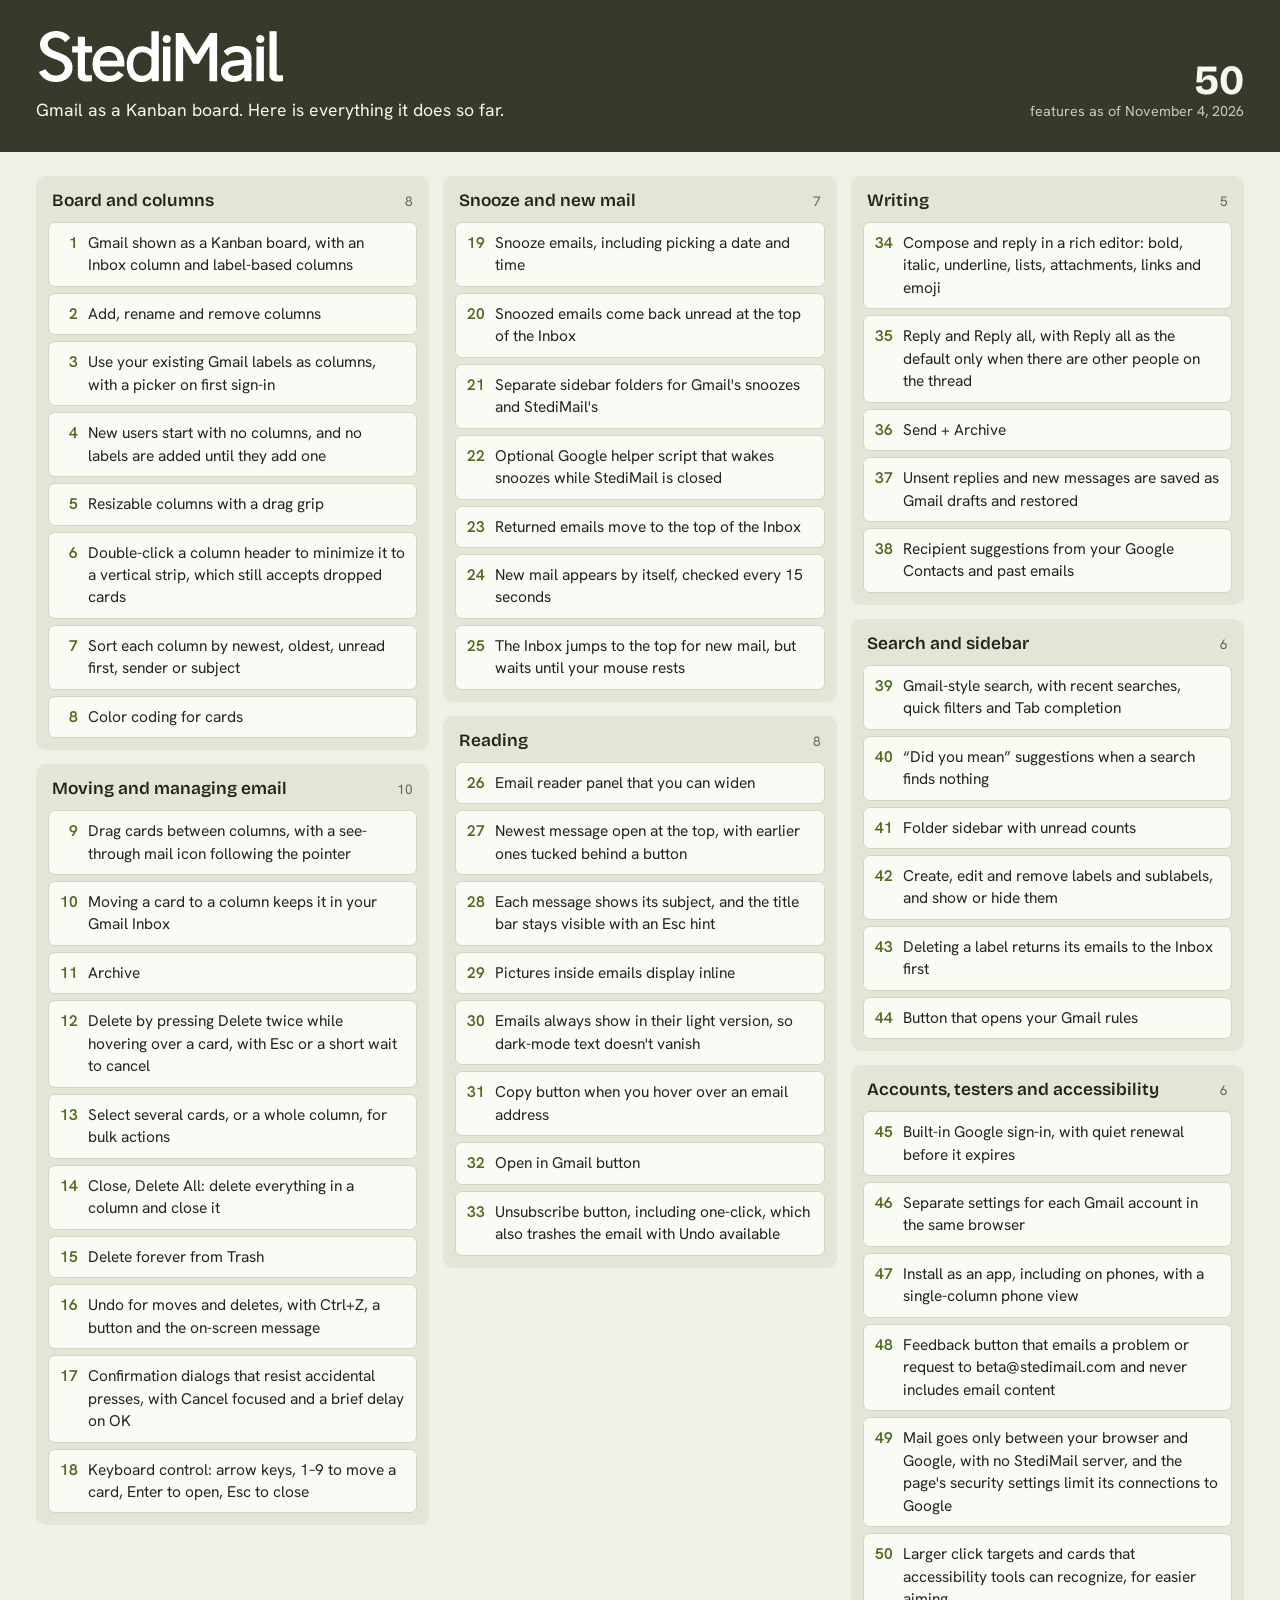
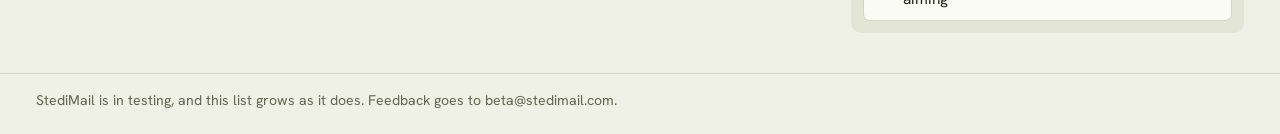
==== home/features/index.html @ 77dd7529 "Add the feature list page at home/features/ Co-Authored-By: Claude Opus 5.5 <noreply@anthropic.com>" ====
<!doctype html>
<html lang="en">
<head>
<meta charset="utf-8">
<meta name="viewport" content="width=device-width, initial-scale=1">
<!-- Keeps search engines out while the site is being built. Remove when this becomes public. -->
<meta name="robots" content="noindex">
<meta name="theme-color" content="#373a2b">
<link rel="icon" href="../../icons/icon.svg" type="image/svg+xml">
<title>StediMail Features</title>
<link rel="preconnect" href="https://fonts.googleapis.com">
<link rel="stylesheet" href="https://fonts.googleapis.com/css2?family=Bricolage+Grotesque:opsz,wght@12..96,600;12..96,700&family=Hanken+Grotesk:wght@400;500;600&display=swap">
<style>
* { box-sizing: border-box; }
body { margin: 0; }
/* Layout: the feature list laid out as the app itself is, a board of columns under its olive top bar. */
:root {
  --bar: #373a2b; --bar-fg: #f6f7ee; --bar-muted: #c9ccb4;
  --bg: #eff0e6; --col: #e3e5d6; --card: #fbfbf5; --fg: #23251b; --muted: #62664f; --line: #d3d6c2; --accent: #4e6a1f;
  --display: "Bricolage Grotesque", "Hanken Grotesk", system-ui, sans-serif; --body: "Hanken Grotesk", system-ui, -apple-system, "Segoe UI", sans-serif;
}
@media (prefers-color-scheme: dark) { :root:not([data-theme="light"]) {
  --bg: #17180f; --col: #202216; --card: #2a2c1f; --fg: #eceddf; --muted: #a9ad94; --line: #3a3d2c; --accent: #b4cf7a; color-scheme: dark
} }
:root[data-theme="dark"] {
  --bg: #17180f; --col: #202216; --card: #2a2c1f; --fg: #eceddf; --muted: #a9ad94; --line: #3a3d2c; --accent: #b4cf7a; color-scheme: dark
}
body { background: var(--bg); color: var(--fg); font: 400 15.5px/1.45 var(--body); }
.wrap { max-width: 1240px; margin: 0 auto; padding-left: max(16px, env(safe-area-inset-left, 0px)); padding-right: max(16px, env(safe-area-inset-right, 0px)); }
.top { background: var(--bar); color: var(--bar-fg); }
.top .wrap { padding-block: 28px 30px; display: flex; flex-wrap: wrap; align-items: flex-end; justify-content: space-between; gap: 16px 40px; }
.logo { display: block; width: min(250px, 62vw); height: auto; }
.top p { margin: 12px 0 0; font-size: 1.1rem; }
.tally { text-align: right; color: var(--bar-muted); font-size: .9rem; }
.tally b { display: block; font: 700 2.6rem/1 var(--display); color: var(--bar-fg); font-variant-numeric: tabular-nums; }
main .wrap { padding-block: 24px 40px; columns: 340px 3; column-gap: 14px; }
.col { break-inside: avoid; background: var(--col); border-radius: 10px; padding: 12px; margin: 0 0 14px; }
.col header { display: flex; align-items: baseline; justify-content: space-between; gap: 12px; padding: 2px 4px 10px; }
h2 { margin: 0; font: 600 1.08rem/1.25 var(--display); text-wrap: balance; }
.count { color: var(--muted); font-size: .85rem; font-variant-numeric: tabular-nums; }
ol { list-style: none; margin: 0; padding: 0; display: grid; gap: 6px; }
li { display: grid; grid-template-columns: 2ch minmax(0, 1fr); gap: 10px; background: var(--card); border: 1px solid var(--line); border-radius: 7px; padding: 9px 11px; }
.num { color: var(--accent); font-weight: 600; text-align: right; font-variant-numeric: tabular-nums; }
footer { border-top: 1px solid var(--line); color: var(--muted); font-size: .88rem; }
footer .wrap { padding-block: 16px 24px; }
@media (max-width: 480px) { .tally { text-align: left; } }
</style>
</head>
<body>
<div class="top"><div class="wrap">
  <div><img class="logo" alt="StediMail" width="1016" height="230" src="[data-uri]">
  <p>Gmail as a Kanban board. Here is everything it does so far.</p></div>
  <div class="tally"><b>50</b>features as of November 4, 2026</div>
</div></div>
<main><div class="wrap">
<section class="col"><header><h2>Board and columns</h2><span class="count">8</span></header><ol start="1"><li><span class="num">1</span><span>Gmail shown as a Kanban board, with an Inbox column and label-based columns</span></li><li><span class="num">2</span><span>Add, rename and remove columns</span></li><li><span class="num">3</span><span>Use your existing Gmail labels as columns, with a picker on first sign-in</span></li><li><span class="num">4</span><span>New users start with no columns, and no labels are added until they add one</span></li><li><span class="num">5</span><span>Resizable columns with a drag grip</span></li><li><span class="num">6</span><span>Double-click a column header to minimize it to a vertical strip, which still accepts dropped cards</span></li><li><span class="num">7</span><span>Sort each column by newest, oldest, unread first, sender or subject</span></li><li><span class="num">8</span><span>Color coding for cards</span></li></ol></section>
<section class="col"><header><h2>Moving and managing email</h2><span class="count">10</span></header><ol start="9"><li><span class="num">9</span><span>Drag cards between columns, with a see-through mail icon following the pointer</span></li><li><span class="num">10</span><span>Moving a card to a column keeps it in your Gmail Inbox</span></li><li><span class="num">11</span><span>Archive</span></li><li><span class="num">12</span><span>Delete by pressing Delete twice while hovering over a card, with Esc or a short wait to cancel</span></li><li><span class="num">13</span><span>Select several cards, or a whole column, for bulk actions</span></li><li><span class="num">14</span><span>Close, Delete All: delete everything in a column and close it</span></li><li><span class="num">15</span><span>Delete forever from Trash</span></li><li><span class="num">16</span><span>Undo for moves and deletes, with Ctrl+Z, a button and the on-screen message</span></li><li><span class="num">17</span><span>Confirmation dialogs that resist accidental presses, with Cancel focused and a brief delay on OK</span></li><li><span class="num">18</span><span>Keyboard control: arrow keys, 1–9 to move a card, Enter to open, Esc to close</span></li></ol></section>
<section class="col"><header><h2>Snooze and new mail</h2><span class="count">7</span></header><ol start="19"><li><span class="num">19</span><span>Snooze emails, including picking a date and time</span></li><li><span class="num">20</span><span>Snoozed emails come back unread at the top of the Inbox</span></li><li><span class="num">21</span><span>Separate sidebar folders for Gmail's snoozes and StediMail's</span></li><li><span class="num">22</span><span>Optional Google helper script that wakes snoozes while StediMail is closed</span></li><li><span class="num">23</span><span>Returned emails move to the top of the Inbox</span></li><li><span class="num">24</span><span>New mail appears by itself, checked every 15 seconds</span></li><li><span class="num">25</span><span>The Inbox jumps to the top for new mail, but waits until your mouse rests</span></li></ol></section>
<section class="col"><header><h2>Reading</h2><span class="count">8</span></header><ol start="26"><li><span class="num">26</span><span>Email reader panel that you can widen</span></li><li><span class="num">27</span><span>Newest message open at the top, with earlier ones tucked behind a button</span></li><li><span class="num">28</span><span>Each message shows its subject, and the title bar stays visible with an Esc hint</span></li><li><span class="num">29</span><span>Pictures inside emails display inline</span></li><li><span class="num">30</span><span>Emails always show in their light version, so dark-mode text doesn't vanish</span></li><li><span class="num">31</span><span>Copy button when you hover over an email address</span></li><li><span class="num">32</span><span>Open in Gmail button</span></li><li><span class="num">33</span><span>Unsubscribe button, including one-click, which also trashes the email with Undo available</span></li></ol></section>
<section class="col"><header><h2>Writing</h2><span class="count">5</span></header><ol start="34"><li><span class="num">34</span><span>Compose and reply in a rich editor: bold, italic, underline, lists, attachments, links and emoji</span></li><li><span class="num">35</span><span>Reply and Reply all, with Reply all as the default only when there are other people on the thread</span></li><li><span class="num">36</span><span>Send + Archive</span></li><li><span class="num">37</span><span>Unsent replies and new messages are saved as Gmail drafts and restored</span></li><li><span class="num">38</span><span>Recipient suggestions from your Google Contacts and past emails</span></li></ol></section>
<section class="col"><header><h2>Search and sidebar</h2><span class="count">6</span></header><ol start="39"><li><span class="num">39</span><span>Gmail-style search, with recent searches, quick filters and Tab completion</span></li><li><span class="num">40</span><span>“Did you mean” suggestions when a search finds nothing</span></li><li><span class="num">41</span><span>Folder sidebar with unread counts</span></li><li><span class="num">42</span><span>Create, edit and remove labels and sublabels, and show or hide them</span></li><li><span class="num">43</span><span>Deleting a label returns its emails to the Inbox first</span></li><li><span class="num">44</span><span>Button that opens your Gmail rules</span></li></ol></section>
<section class="col"><header><h2>Accounts, testers and accessibility</h2><span class="count">6</span></header><ol start="45"><li><span class="num">45</span><span>Built-in Google sign-in, with quiet renewal before it expires</span></li><li><span class="num">46</span><span>Separate settings for each Gmail account in the same browser</span></li><li><span class="num">47</span><span>Install as an app, including on phones, with a single-column phone view</span></li><li><span class="num">48</span><span>Feedback button that emails a problem or request to beta@stedimail.com and never includes email content</span></li><li><span class="num">49</span><span>Mail goes only between your browser and Google, with no StediMail server, and the page's security settings limit its connections to Google</span></li><li><span class="num">50</span><span>Larger click targets and cards that accessibility tools can recognize, for easier aiming</span></li></ol></section>
</div></main>
<footer><div class="wrap">StediMail is in testing, and this list grows as it does. Feedback goes to beta@stedimail.com.</div></footer>
</body>
</html>
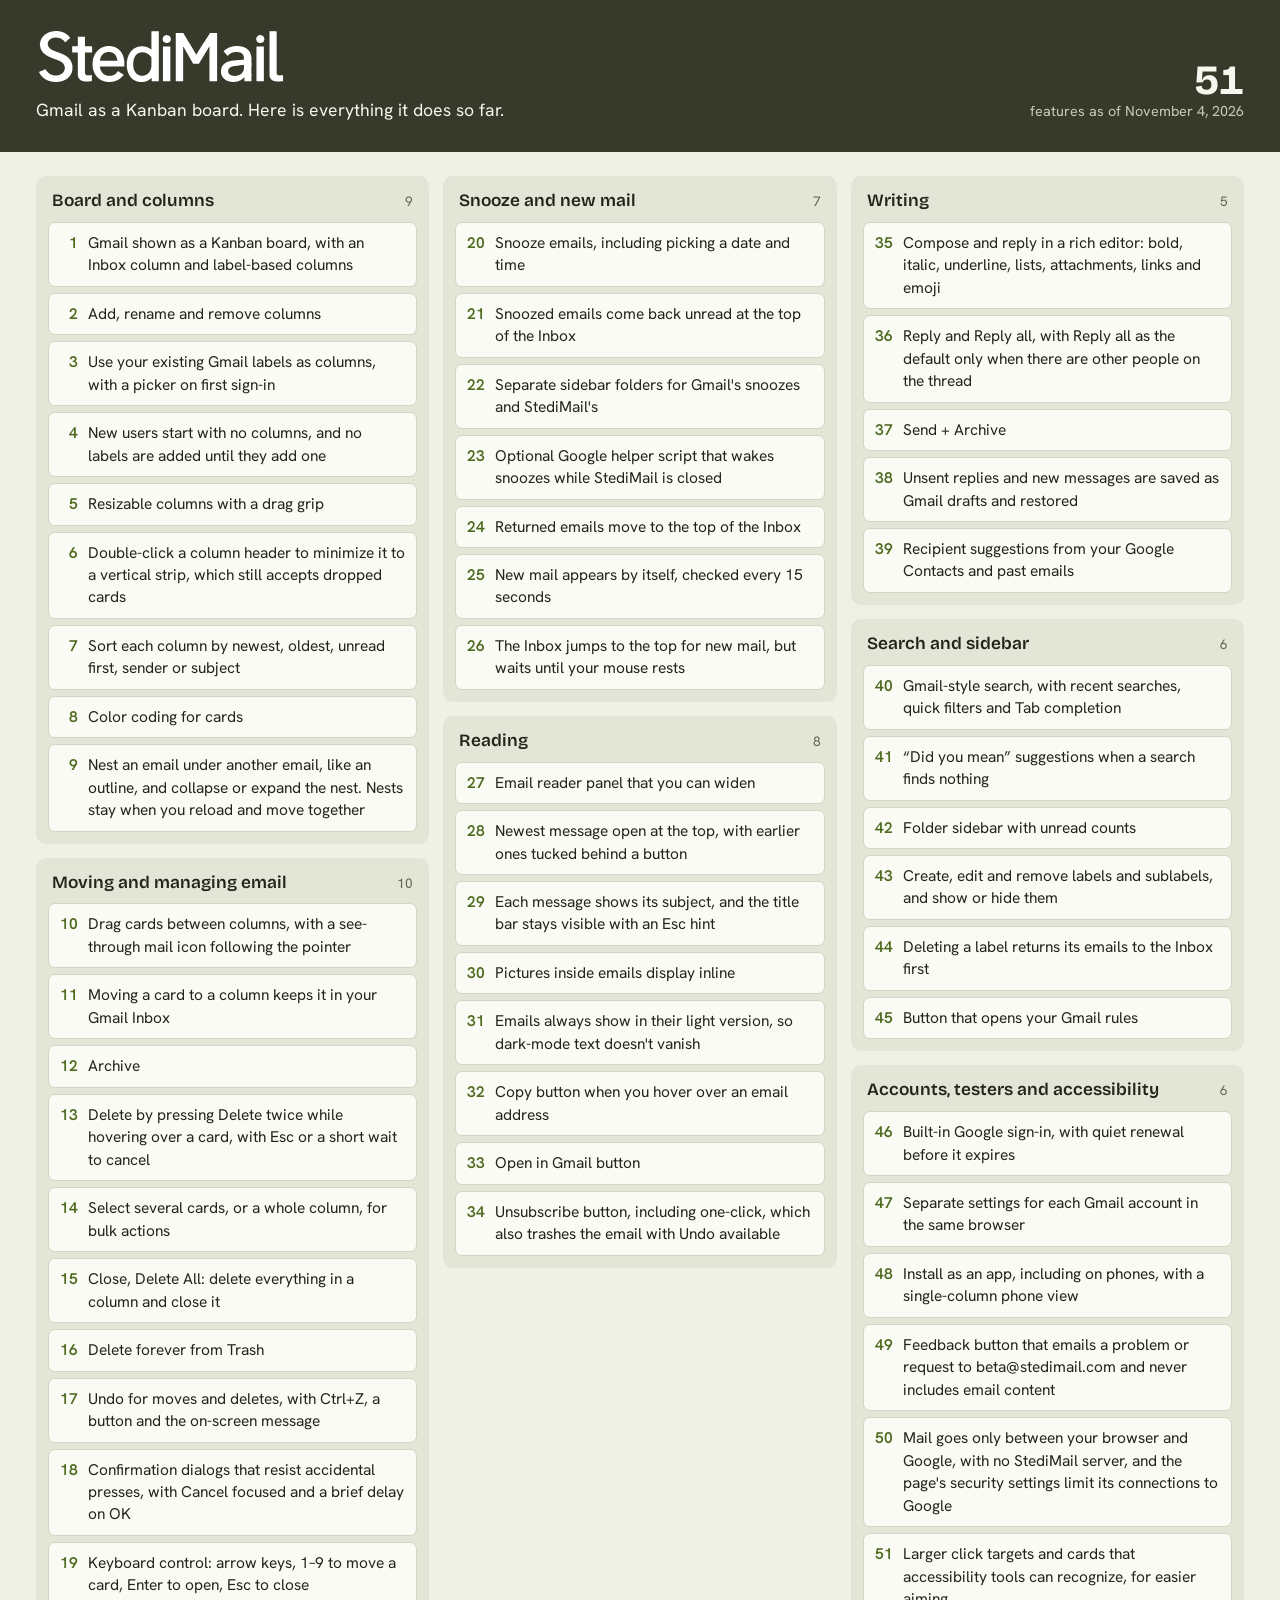
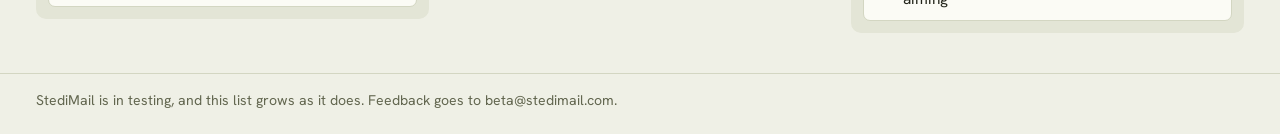
==== commit 53a750a0: "Add nesting to the feature list Co-Authored-By: Claude Opus 5.5 <noreply@anthropic.com>" ====
--- a/home/features/index.html
+++ b/home/features/index.html
@@ -50,16 +50,16 @@
 <div class="top"><div class="wrap">
   <div><img class="logo" alt="StediMail" width="1016" height="230" src="[data-uri]">
   <p>Gmail as a Kanban board. Here is everything it does so far.</p></div>
-  <div class="tally"><b>50</b>features as of November 4, 2026</div>
+  <div class="tally"><b>51</b>features as of November 4, 2026</div>
 </div></div>
 <main><div class="wrap">
-<section class="col"><header><h2>Board and columns</h2><span class="count">8</span></header><ol start="1"><li><span class="num">1</span><span>Gmail shown as a Kanban board, with an Inbox column and label-based columns</span></li><li><span class="num">2</span><span>Add, rename and remove columns</span></li><li><span class="num">3</span><span>Use your existing Gmail labels as columns, with a picker on first sign-in</span></li><li><span class="num">4</span><span>New users start with no columns, and no labels are added until they add one</span></li><li><span class="num">5</span><span>Resizable columns with a drag grip</span></li><li><span class="num">6</span><span>Double-click a column header to minimize it to a vertical strip, which still accepts dropped cards</span></li><li><span class="num">7</span><span>Sort each column by newest, oldest, unread first, sender or subject</span></li><li><span class="num">8</span><span>Color coding for cards</span></li></ol></section>
-<section class="col"><header><h2>Moving and managing email</h2><span class="count">10</span></header><ol start="9"><li><span class="num">9</span><span>Drag cards between columns, with a see-through mail icon following the pointer</span></li><li><span class="num">10</span><span>Moving a card to a column keeps it in your Gmail Inbox</span></li><li><span class="num">11</span><span>Archive</span></li><li><span class="num">12</span><span>Delete by pressing Delete twice while hovering over a card, with Esc or a short wait to cancel</span></li><li><span class="num">13</span><span>Select several cards, or a whole column, for bulk actions</span></li><li><span class="num">14</span><span>Close, Delete All: delete everything in a column and close it</span></li><li><span class="num">15</span><span>Delete forever from Trash</span></li><li><span class="num">16</span><span>Undo for moves and deletes, with Ctrl+Z, a button and the on-screen message</span></li><li><span class="num">17</span><span>Confirmation dialogs that resist accidental presses, with Cancel focused and a brief delay on OK</span></li><li><span class="num">18</span><span>Keyboard control: arrow keys, 1–9 to move a card, Enter to open, Esc to close</span></li></ol></section>
-<section class="col"><header><h2>Snooze and new mail</h2><span class="count">7</span></header><ol start="19"><li><span class="num">19</span><span>Snooze emails, including picking a date and time</span></li><li><span class="num">20</span><span>Snoozed emails come back unread at the top of the Inbox</span></li><li><span class="num">21</span><span>Separate sidebar folders for Gmail's snoozes and StediMail's</span></li><li><span class="num">22</span><span>Optional Google helper script that wakes snoozes while StediMail is closed</span></li><li><span class="num">23</span><span>Returned emails move to the top of the Inbox</span></li><li><span class="num">24</span><span>New mail appears by itself, checked every 15 seconds</span></li><li><span class="num">25</span><span>The Inbox jumps to the top for new mail, but waits until your mouse rests</span></li></ol></section>
-<section class="col"><header><h2>Reading</h2><span class="count">8</span></header><ol start="26"><li><span class="num">26</span><span>Email reader panel that you can widen</span></li><li><span class="num">27</span><span>Newest message open at the top, with earlier ones tucked behind a button</span></li><li><span class="num">28</span><span>Each message shows its subject, and the title bar stays visible with an Esc hint</span></li><li><span class="num">29</span><span>Pictures inside emails display inline</span></li><li><span class="num">30</span><span>Emails always show in their light version, so dark-mode text doesn't vanish</span></li><li><span class="num">31</span><span>Copy button when you hover over an email address</span></li><li><span class="num">32</span><span>Open in Gmail button</span></li><li><span class="num">33</span><span>Unsubscribe button, including one-click, which also trashes the email with Undo available</span></li></ol></section>
-<section class="col"><header><h2>Writing</h2><span class="count">5</span></header><ol start="34"><li><span class="num">34</span><span>Compose and reply in a rich editor: bold, italic, underline, lists, attachments, links and emoji</span></li><li><span class="num">35</span><span>Reply and Reply all, with Reply all as the default only when there are other people on the thread</span></li><li><span class="num">36</span><span>Send + Archive</span></li><li><span class="num">37</span><span>Unsent replies and new messages are saved as Gmail drafts and restored</span></li><li><span class="num">38</span><span>Recipient suggestions from your Google Contacts and past emails</span></li></ol></section>
-<section class="col"><header><h2>Search and sidebar</h2><span class="count">6</span></header><ol start="39"><li><span class="num">39</span><span>Gmail-style search, with recent searches, quick filters and Tab completion</span></li><li><span class="num">40</span><span>“Did you mean” suggestions when a search finds nothing</span></li><li><span class="num">41</span><span>Folder sidebar with unread counts</span></li><li><span class="num">42</span><span>Create, edit and remove labels and sublabels, and show or hide them</span></li><li><span class="num">43</span><span>Deleting a label returns its emails to the Inbox first</span></li><li><span class="num">44</span><span>Button that opens your Gmail rules</span></li></ol></section>
-<section class="col"><header><h2>Accounts, testers and accessibility</h2><span class="count">6</span></header><ol start="45"><li><span class="num">45</span><span>Built-in Google sign-in, with quiet renewal before it expires</span></li><li><span class="num">46</span><span>Separate settings for each Gmail account in the same browser</span></li><li><span class="num">47</span><span>Install as an app, including on phones, with a single-column phone view</span></li><li><span class="num">48</span><span>Feedback button that emails a problem or request to beta@stedimail.com and never includes email content</span></li><li><span class="num">49</span><span>Mail goes only between your browser and Google, with no StediMail server, and the page's security settings limit its connections to Google</span></li><li><span class="num">50</span><span>Larger click targets and cards that accessibility tools can recognize, for easier aiming</span></li></ol></section>
+<section class="col"><header><h2>Board and columns</h2><span class="count">9</span></header><ol start="1"><li><span class="num">1</span><span>Gmail shown as a Kanban board, with an Inbox column and label-based columns</span></li><li><span class="num">2</span><span>Add, rename and remove columns</span></li><li><span class="num">3</span><span>Use your existing Gmail labels as columns, with a picker on first sign-in</span></li><li><span class="num">4</span><span>New users start with no columns, and no labels are added until they add one</span></li><li><span class="num">5</span><span>Resizable columns with a drag grip</span></li><li><span class="num">6</span><span>Double-click a column header to minimize it to a vertical strip, which still accepts dropped cards</span></li><li><span class="num">7</span><span>Sort each column by newest, oldest, unread first, sender or subject</span></li><li><span class="num">8</span><span>Color coding for cards</span></li><li><span class="num">9</span><span>Nest an email under another email, like an outline, and collapse or expand the nest. Nests stay when you reload and move together</span></li></ol></section>
+<section class="col"><header><h2>Moving and managing email</h2><span class="count">10</span></header><ol start="10"><li><span class="num">10</span><span>Drag cards between columns, with a see-through mail icon following the pointer</span></li><li><span class="num">11</span><span>Moving a card to a column keeps it in your Gmail Inbox</span></li><li><span class="num">12</span><span>Archive</span></li><li><span class="num">13</span><span>Delete by pressing Delete twice while hovering over a card, with Esc or a short wait to cancel</span></li><li><span class="num">14</span><span>Select several cards, or a whole column, for bulk actions</span></li><li><span class="num">15</span><span>Close, Delete All: delete everything in a column and close it</span></li><li><span class="num">16</span><span>Delete forever from Trash</span></li><li><span class="num">17</span><span>Undo for moves and deletes, with Ctrl+Z, a button and the on-screen message</span></li><li><span class="num">18</span><span>Confirmation dialogs that resist accidental presses, with Cancel focused and a brief delay on OK</span></li><li><span class="num">19</span><span>Keyboard control: arrow keys, 1–9 to move a card, Enter to open, Esc to close</span></li></ol></section>
+<section class="col"><header><h2>Snooze and new mail</h2><span class="count">7</span></header><ol start="20"><li><span class="num">20</span><span>Snooze emails, including picking a date and time</span></li><li><span class="num">21</span><span>Snoozed emails come back unread at the top of the Inbox</span></li><li><span class="num">22</span><span>Separate sidebar folders for Gmail's snoozes and StediMail's</span></li><li><span class="num">23</span><span>Optional Google helper script that wakes snoozes while StediMail is closed</span></li><li><span class="num">24</span><span>Returned emails move to the top of the Inbox</span></li><li><span class="num">25</span><span>New mail appears by itself, checked every 15 seconds</span></li><li><span class="num">26</span><span>The Inbox jumps to the top for new mail, but waits until your mouse rests</span></li></ol></section>
+<section class="col"><header><h2>Reading</h2><span class="count">8</span></header><ol start="27"><li><span class="num">27</span><span>Email reader panel that you can widen</span></li><li><span class="num">28</span><span>Newest message open at the top, with earlier ones tucked behind a button</span></li><li><span class="num">29</span><span>Each message shows its subject, and the title bar stays visible with an Esc hint</span></li><li><span class="num">30</span><span>Pictures inside emails display inline</span></li><li><span class="num">31</span><span>Emails always show in their light version, so dark-mode text doesn't vanish</span></li><li><span class="num">32</span><span>Copy button when you hover over an email address</span></li><li><span class="num">33</span><span>Open in Gmail button</span></li><li><span class="num">34</span><span>Unsubscribe button, including one-click, which also trashes the email with Undo available</span></li></ol></section>
+<section class="col"><header><h2>Writing</h2><span class="count">5</span></header><ol start="35"><li><span class="num">35</span><span>Compose and reply in a rich editor: bold, italic, underline, lists, attachments, links and emoji</span></li><li><span class="num">36</span><span>Reply and Reply all, with Reply all as the default only when there are other people on the thread</span></li><li><span class="num">37</span><span>Send + Archive</span></li><li><span class="num">38</span><span>Unsent replies and new messages are saved as Gmail drafts and restored</span></li><li><span class="num">39</span><span>Recipient suggestions from your Google Contacts and past emails</span></li></ol></section>
+<section class="col"><header><h2>Search and sidebar</h2><span class="count">6</span></header><ol start="40"><li><span class="num">40</span><span>Gmail-style search, with recent searches, quick filters and Tab completion</span></li><li><span class="num">41</span><span>“Did you mean” suggestions when a search finds nothing</span></li><li><span class="num">42</span><span>Folder sidebar with unread counts</span></li><li><span class="num">43</span><span>Create, edit and remove labels and sublabels, and show or hide them</span></li><li><span class="num">44</span><span>Deleting a label returns its emails to the Inbox first</span></li><li><span class="num">45</span><span>Button that opens your Gmail rules</span></li></ol></section>
+<section class="col"><header><h2>Accounts, testers and accessibility</h2><span class="count">6</span></header><ol start="46"><li><span class="num">46</span><span>Built-in Google sign-in, with quiet renewal before it expires</span></li><li><span class="num">47</span><span>Separate settings for each Gmail account in the same browser</span></li><li><span class="num">48</span><span>Install as an app, including on phones, with a single-column phone view</span></li><li><span class="num">49</span><span>Feedback button that emails a problem or request to beta@stedimail.com and never includes email content</span></li><li><span class="num">50</span><span>Mail goes only between your browser and Google, with no StediMail server, and the page's security settings limit its connections to Google</span></li><li><span class="num">51</span><span>Larger click targets and cards that accessibility tools can recognize, for easier aiming</span></li></ol></section>
 </div></main>
 <footer><div class="wrap">StediMail is in testing, and this list grows as it does. Feedback goes to beta@stedimail.com.</div></footer>
 </body>
